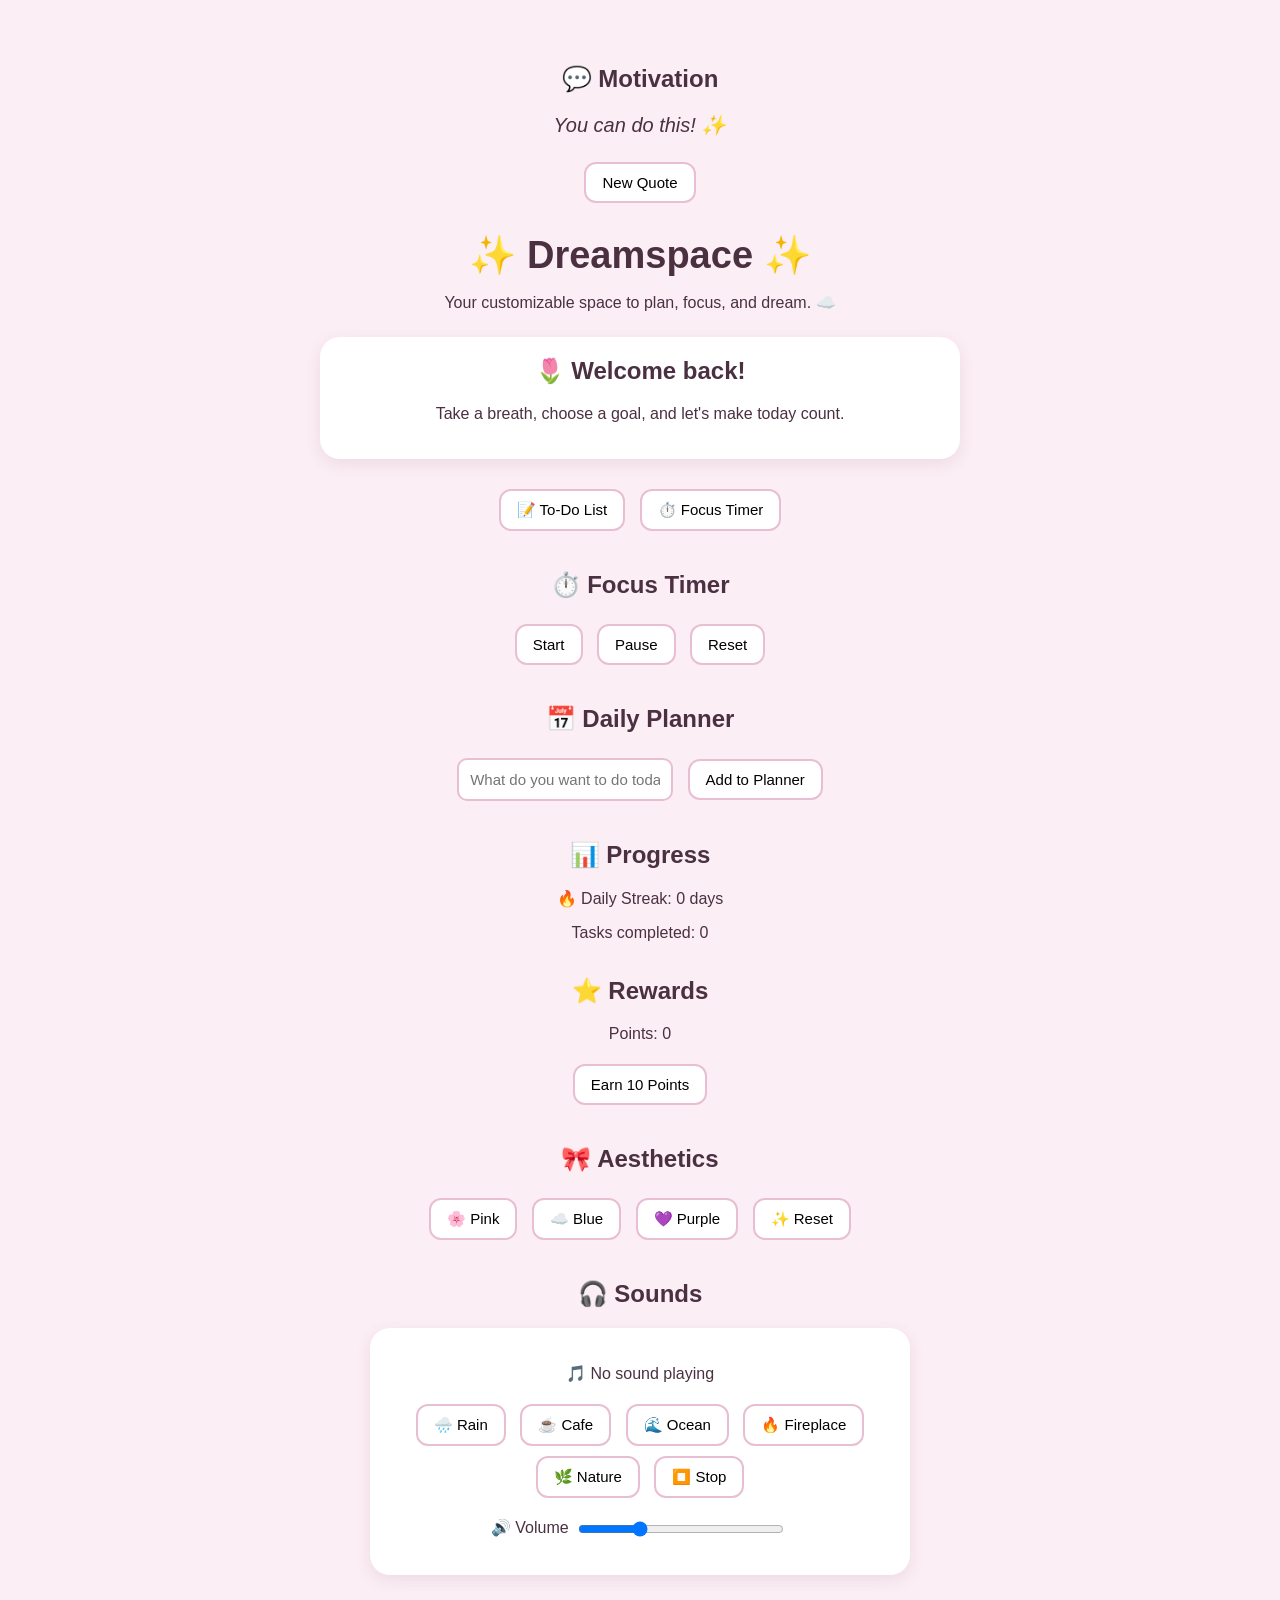
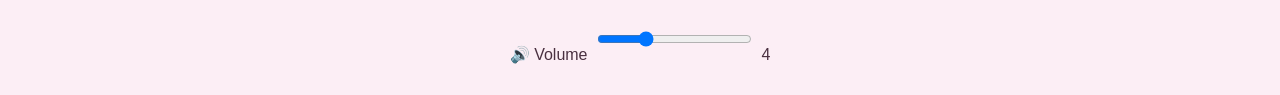
==== index.html @ c51c914f "Update index.html Remove timer from home" ====
<!DOCTYPE html>
<html>
<head>
  <link rel="stylesheet" href="style.css">
<title>dreamspace ✨</title>
</head>

<h2>💬 Motivation</h2>

<p id="quote">You can do this! ✨</p>

<button onclick="newQuote()">New Quote</button>

<h1>✨ Dreamspace ✨</h1>
<p>Your customizable space to plan, focus, and dream. ☁️</p>

<div class="welcome-box">
  <h2>🌷 Welcome back!</h2>
  <p>Take a breath, choose a goal, and let's make today count.</p>
</div>

  <button onclick="location.href='todo.html'">📝 To-Do List</button>
  <button onclick="location.href='timer.html'">⏱️ Focus Timer</button>
  <h2>⏱️ Focus Timer</h2>

<button onclick="startTimer()">Start</button>
<button onclick="pauseTimer()">Pause</button>
<button onclick="resetTimer()">Reset</button>

  <h2>📅 Daily Planner</h2>

<input type="text" id="planInput" placeholder="What do you want to do today?">
<button onclick="addPlan()">Add to Planner</button>

<ul id="planList"></ul>

<h2>📊 Progress</h2>

<p>🔥 Daily Streak: <span id="streak">0</span> days</p>

<p>Tasks completed: <span id="completedCount">0</span></p>

  <h2>⭐ Rewards</h2>

<p>Points: <span id="points">0</span></p>

<button onclick="addPoints()">Earn 10 Points</button>
<script src="script.js"></script>
<h2>🎀 Aesthetics</h2>

<button onclick="pinkTheme()">🌸 Pink</button>
<button onclick="blueTheme()">☁️ Blue</button>
<button onclick="purpleTheme()">💜 Purple</button>
<button onclick="resetTheme()">✨ Reset</button>
<h2>🎧 Sounds</h2>

<div class="sound-box">
  <p id="nowPlaying">🎵 No sound playing</p>
  <button onclick="rainSound()">🌧️ Rain</button>
  <button onclick="cafeSound()">☕ Cafe</button>
  <button onclick="oceanSound()">🌊 Ocean</button>
  <button onclick="fireplaceSound()">🔥 Fireplace</button>
  <button onclick="natureSound()">🌿 Nature</button>
  <button onclick="stopSound()">⏹️ Stop</button>

  <br>

  <label for="volume">🔊 Volume</label>
  <input
    type="range"
    id="volume"
    min="0"
    max="1"
    step="0.05"
    value="0.25"
    onchange="changeVolume()"
  >
</div>

<audio id="backgroundSound" loop></audio>

  <br>

  <label for="volume">🔊 Volume</label>
  <input
    type="range"
    id="volume"
    min="0"
    max="1"
    step="0.05"
    value="0.25"
    onchange="changeVolume()"
  >
</div> 

<audio id="backgroundSound" loop></audio>

<audio id="backgroundSound" loop></audio>4
</body>
</html>
---- style.css ----
body {
  font-family: Arial, sans-serif;
  background: #fceef5;
  color: #4a3040;
  text-align: center;
  margin: 0;
  padding: 30px 15px;
}

h1 {
  font-size: 38px;
  margin-bottom: 10px;
}

h2 {
  margin-top: 35px;
}

button {
  background: white;
  border: 2px solid #e8bfd2;
  border-radius: 12px;
  padding: 10px 16px;
  margin: 5px;
  font-size: 15px;
  cursor: pointer;
}

button:hover {
  transform: scale(1.05);
}

input {
  padding: 11px;
  border: 2px solid #e8bfd2;
  border-radius: 10px;
  font-size: 15px;
  margin: 5px;
}

ul {
  list-style: none;
  padding: 0;
}

li {
  background: white;
  margin: 10px auto;
  padding: 14px 18px;
  border-radius: 16px;
  max-width: 400px;
  cursor: pointer;
  box-shadow: 0 3px 10px rgba(120, 80, 100, 0.08);
  transition: transform 0.2s;
}

li:hover {
  transform: translateY(-2px);
}

#timer {
  font-size: 48px;
  font-weight: bold;
  margin: 15px;
}

#quote {
  font-size: 20px;
  font-style: italic;
}
.welcome-box {
  background: white;
  max-width: 600px;
  margin: 25px auto;
  padding: 20px;
  border-radius: 20px;
  box-shadow: 0 5px 15px rgba(120, 80, 100, 0.12);
}

.welcome-box h2 {
  margin-top: 0;
}
.sound-box {
  background: white;
  max-width: 500px;
  margin: 20px auto;
  padding: 20px;
  border-radius: 20px;
  box-shadow: 0 5px 15px rgba(120, 80, 100, 0.12);
}

.sound-box input[type="range"] {
  width: 180px;
  vertical-align: middle;
}
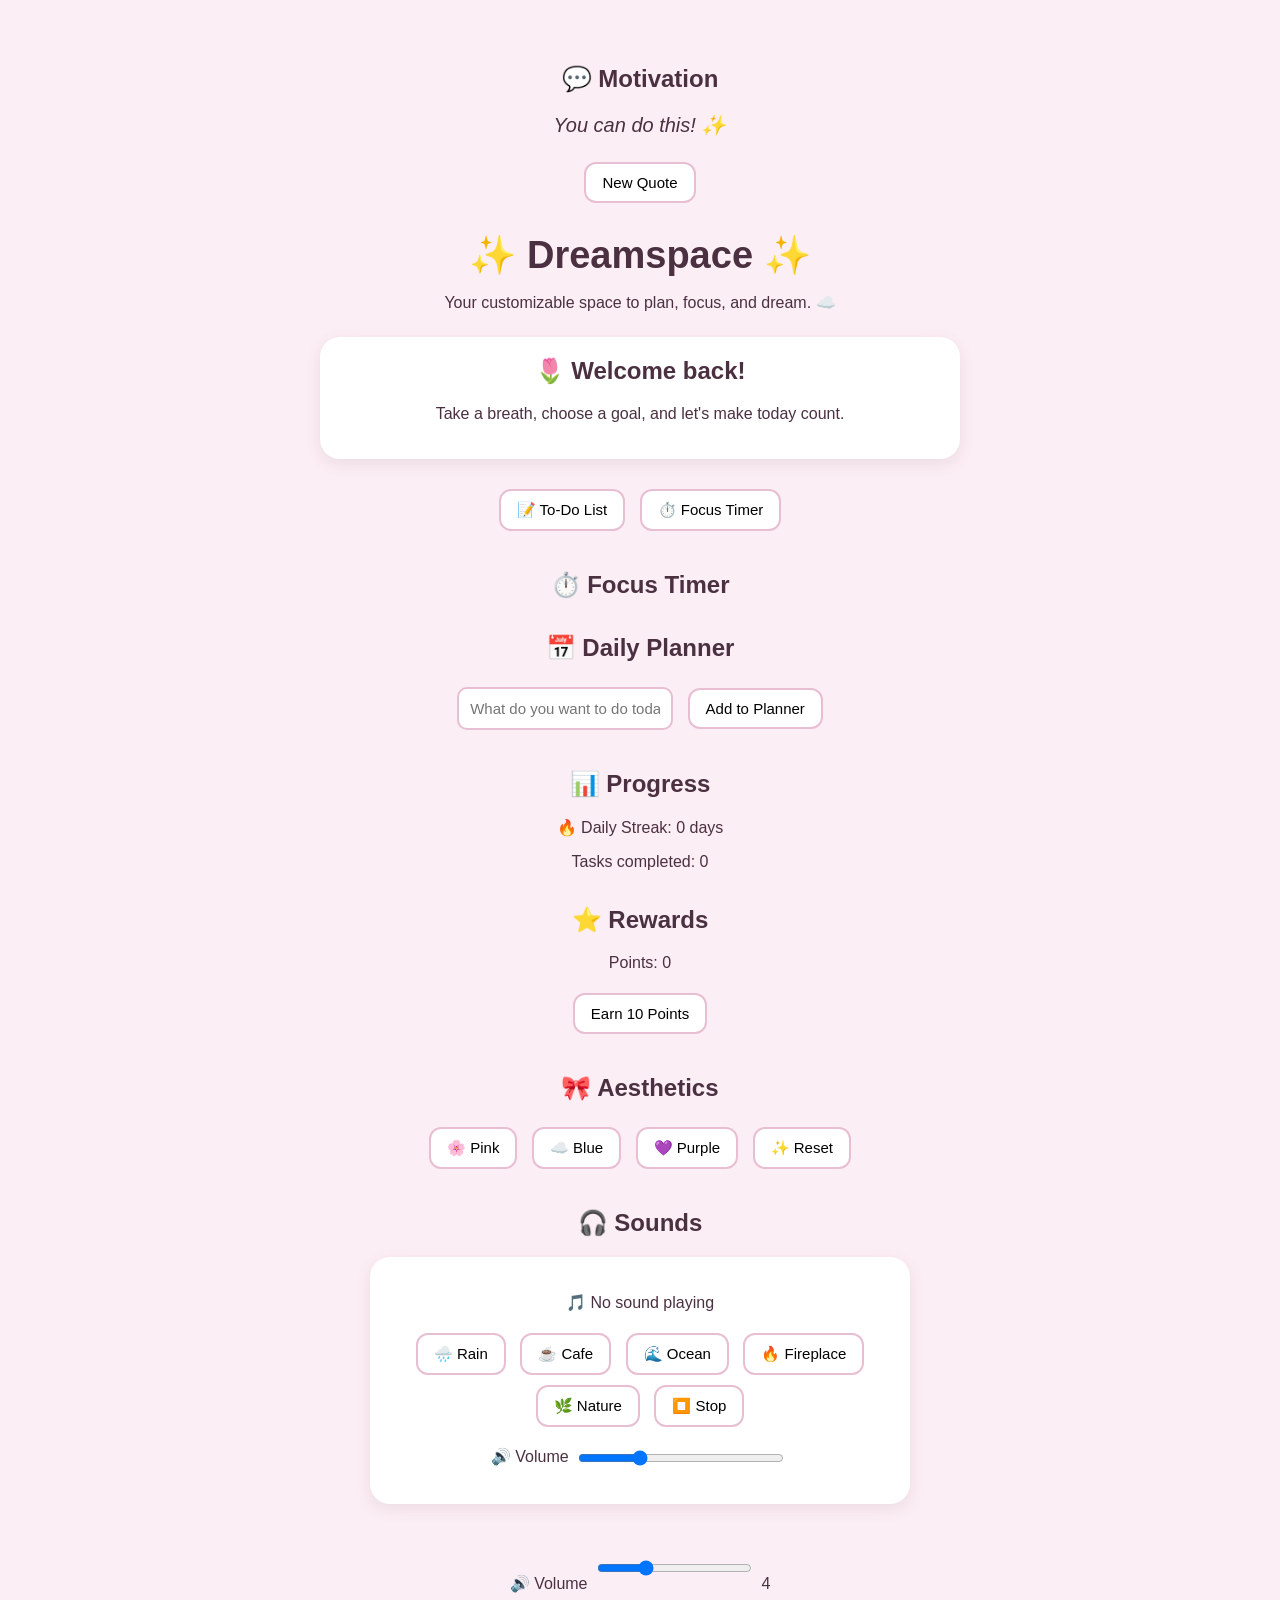
==== commit 873c9604: "Update index.html Remove buttons from Home Screen" ====
--- a/index.html
+++ b/index.html
@@ -22,10 +22,6 @@
   <button onclick="location.href='todo.html'">📝 To-Do List</button>
   <button onclick="location.href='timer.html'">⏱️ Focus Timer</button>
   <h2>⏱️ Focus Timer</h2>
-
-<button onclick="startTimer()">Start</button>
-<button onclick="pauseTimer()">Pause</button>
-<button onclick="resetTimer()">Reset</button>
 
   <h2>📅 Daily Planner</h2>
 
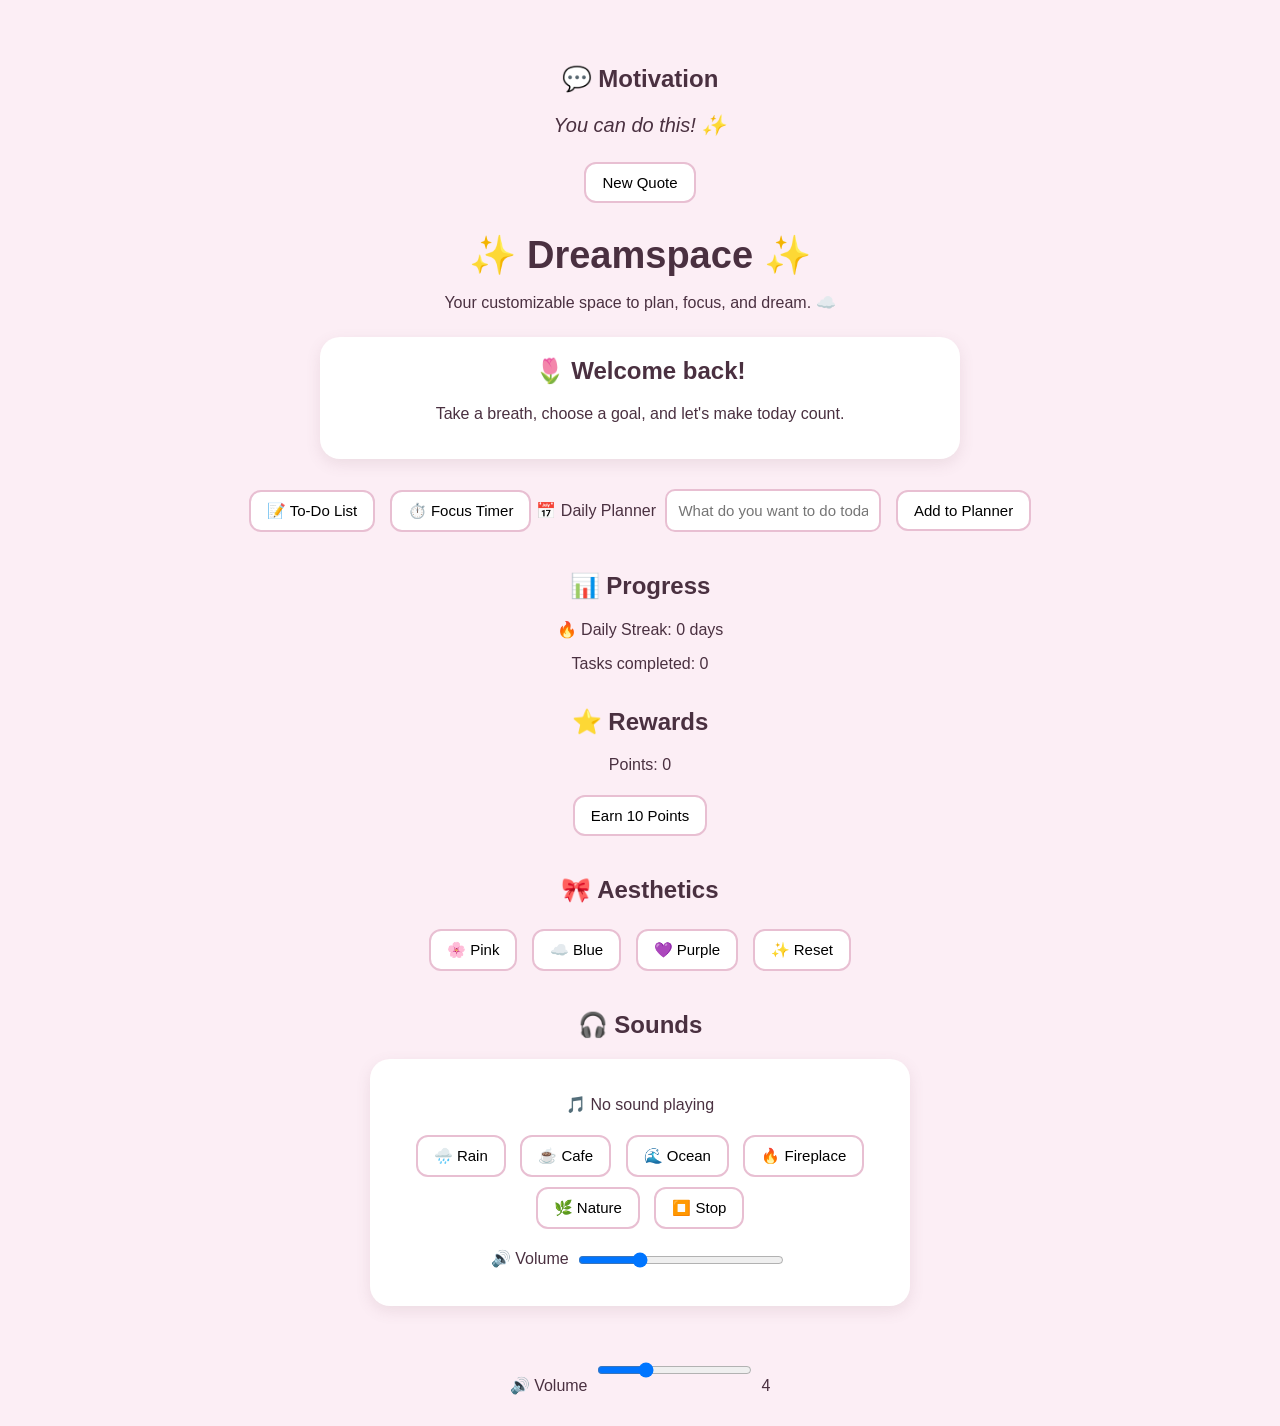
==== commit 64c80265: "Update index.html Emme,ekkeksiksksksks" ====
--- a/index.html
+++ b/index.html
@@ -20,8 +20,7 @@
 </div>
 
   <button onclick="location.href='todo.html'">📝 To-Do List</button>
-  <button onclick="location.href='timer.html'">⏱️ Focus Timer</button>
-  <h2>⏱️ Focus Timer</h2>
+  <button onclick="location.href='timer.html'">⏱️ Focus Timer</button
 
   <h2>📅 Daily Planner</h2>
 
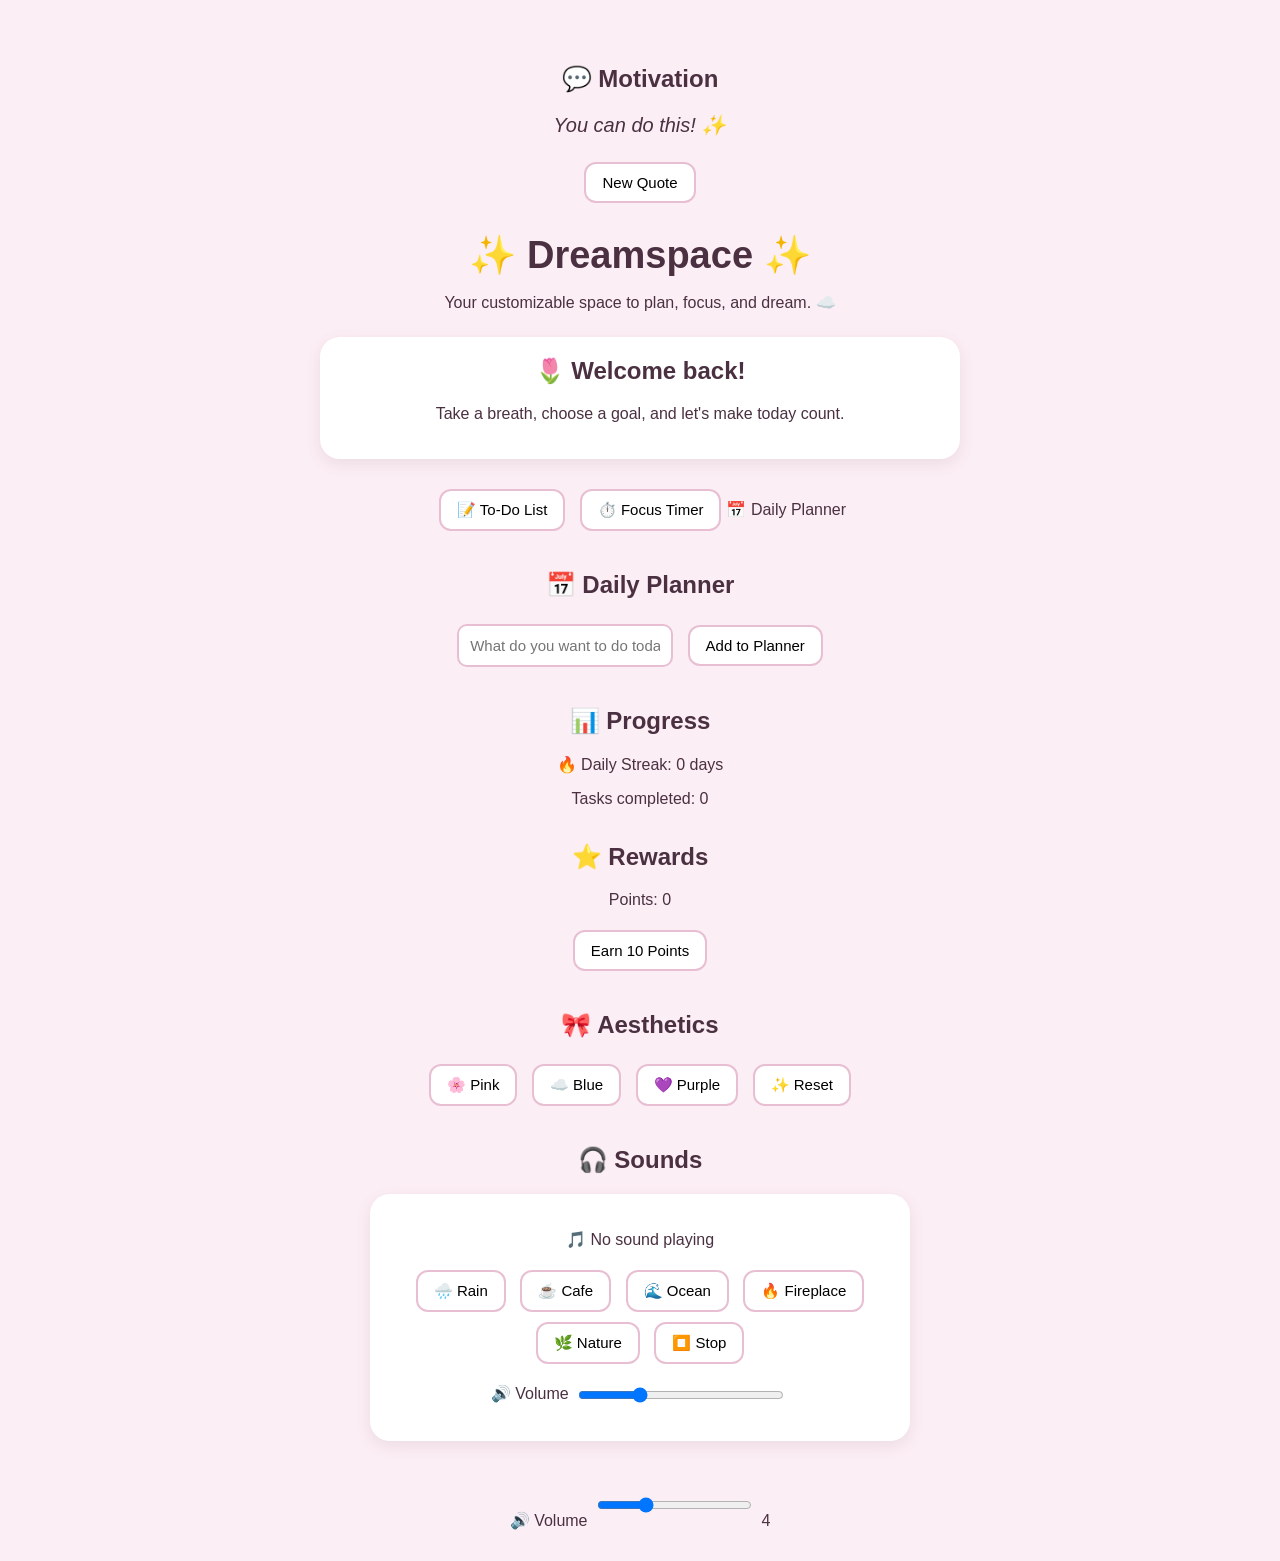
==== commit 4b7c676b: "Update index.html Add daily planner button" ====
--- a/index.html
+++ b/index.html
@@ -21,6 +21,7 @@
 
   <button onclick="location.href='todo.html'">📝 To-Do List</button>
   <button onclick="location.href='timer.html'">⏱️ Focus Timer</button
+  <button onclick="location.href='planner.html'">📅 Daily Planner</button>
 
   <h2>📅 Daily Planner</h2>
 
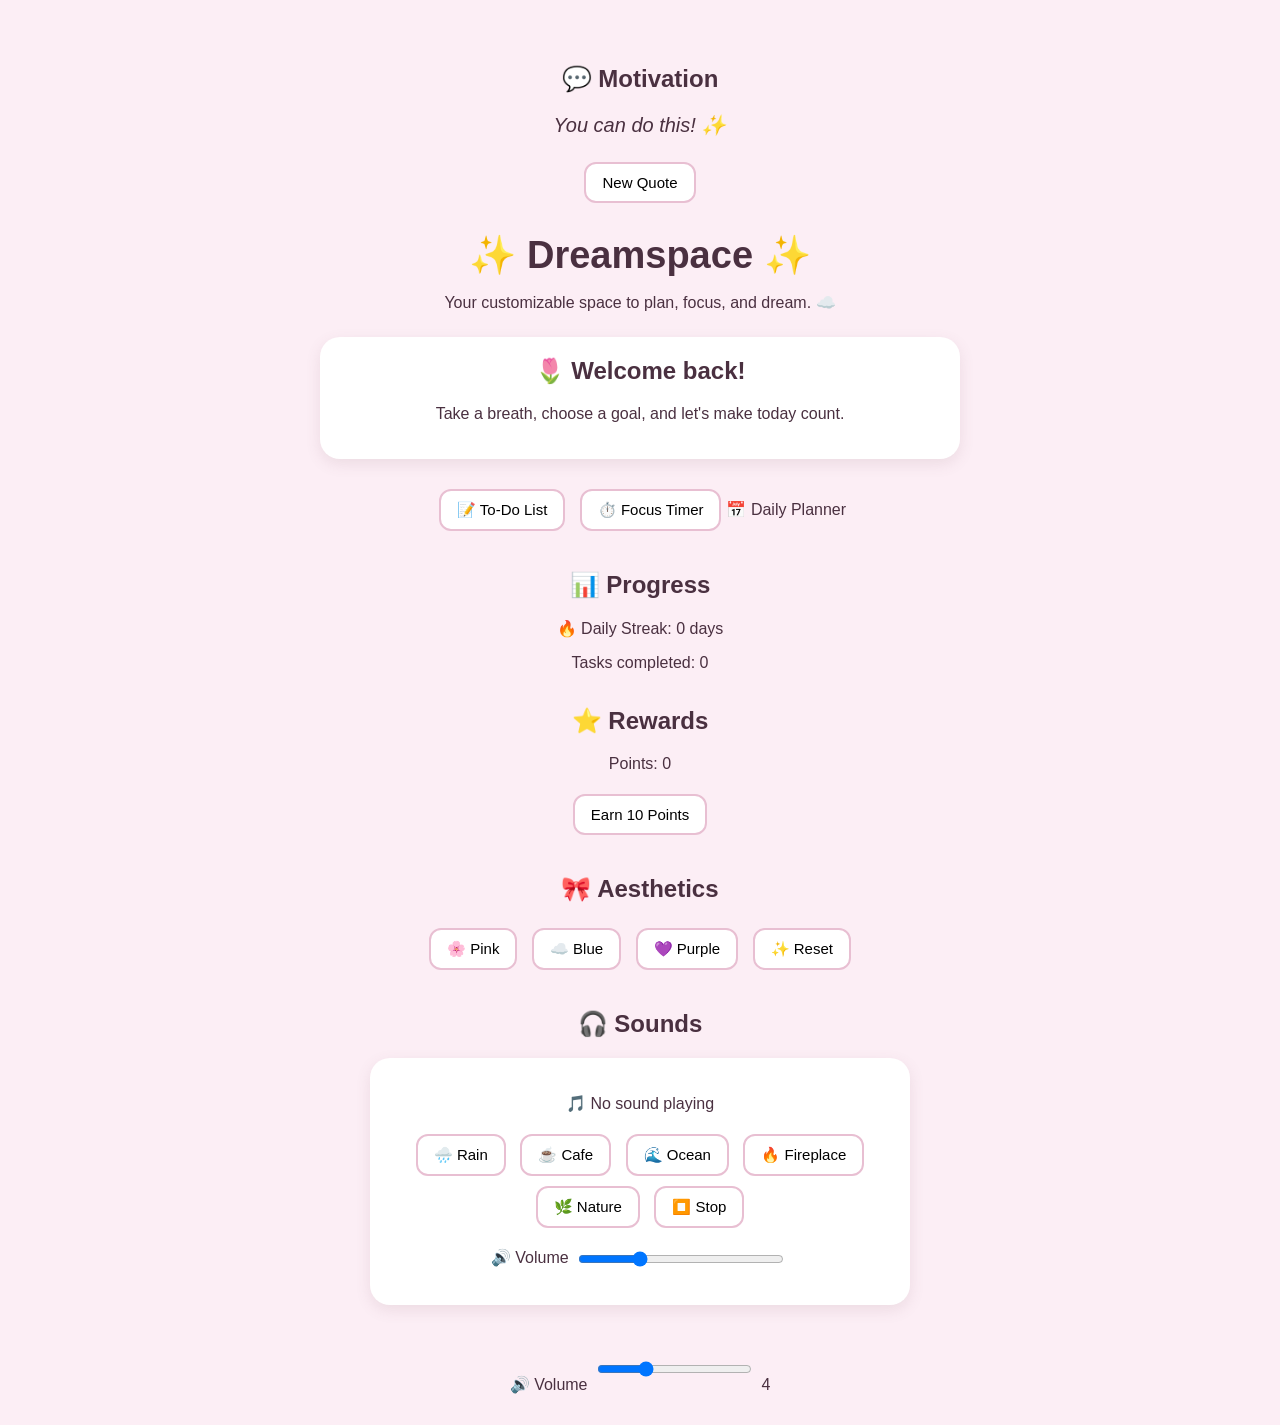
==== commit 2ecf97d4: "Update index.html Remove other planner from homepage" ====
--- a/index.html
+++ b/index.html
@@ -23,12 +23,6 @@
   <button onclick="location.href='timer.html'">⏱️ Focus Timer</button
   <button onclick="location.href='planner.html'">📅 Daily Planner</button>
 
-  <h2>📅 Daily Planner</h2>
-
-<input type="text" id="planInput" placeholder="What do you want to do today?">
-<button onclick="addPlan()">Add to Planner</button>
-
-<ul id="planList"></ul>
 
 <h2>📊 Progress</h2>
 
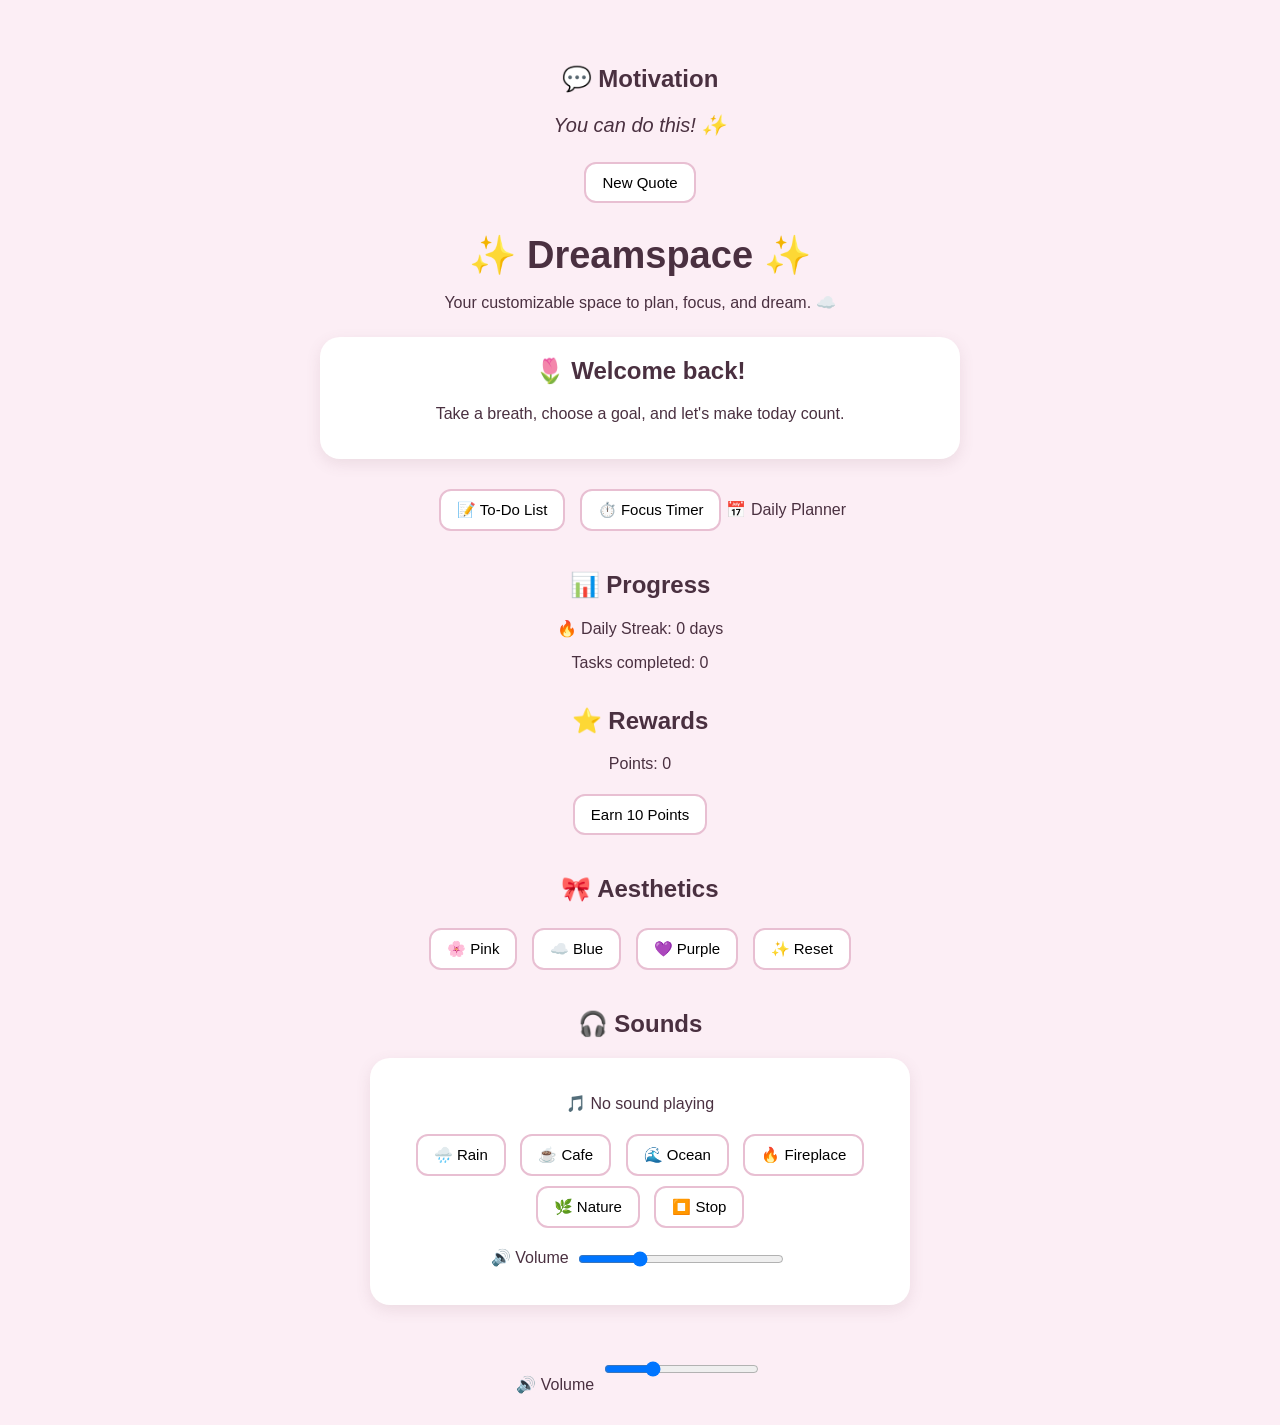
==== commit d90736f8: "Update index.html Remove unnecessary 4" ====
--- a/index.html
+++ b/index.html
@@ -85,6 +85,6 @@
 
 <audio id="backgroundSound" loop></audio>
 
-<audio id="backgroundSound" loop></audio>4
+<audio id="backgroundSound" loop></audio>
 </body>
 </html>
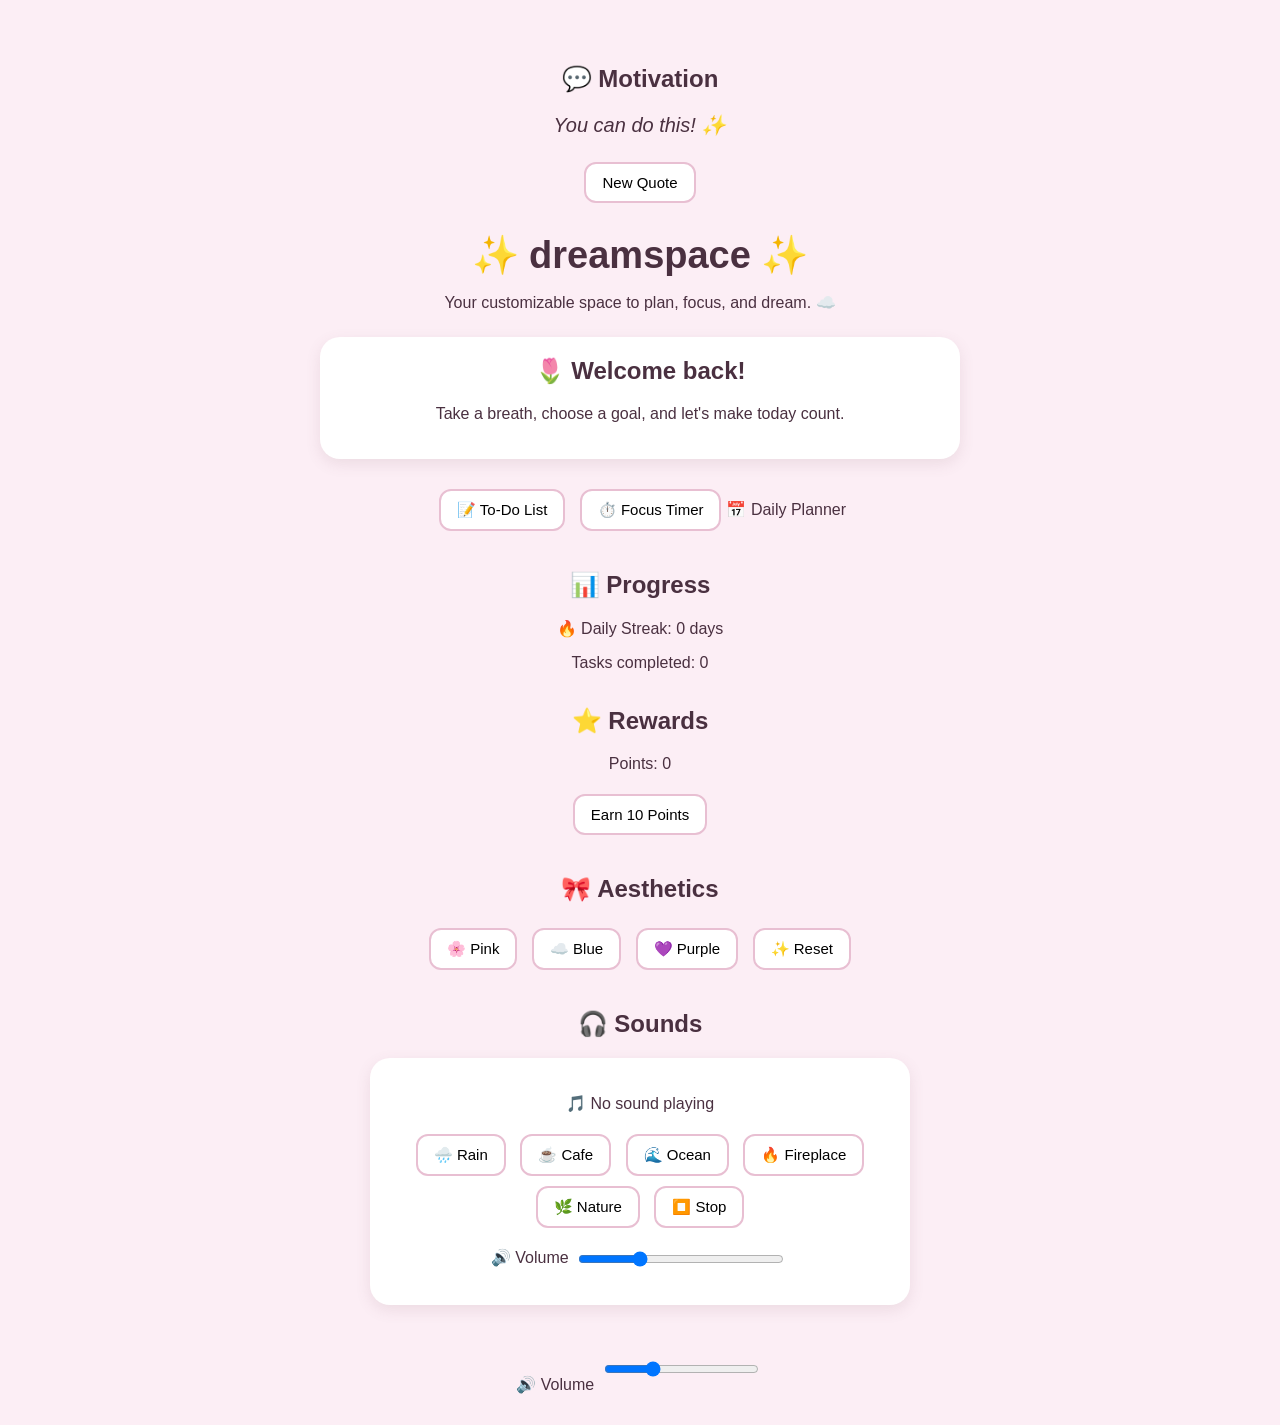
==== commit 9e7e7ccf: "Update index.html" ====
--- a/index.html
+++ b/index.html
@@ -11,7 +11,7 @@
 
 <button onclick="newQuote()">New Quote</button>
 
-<h1>✨ Dreamspace ✨</h1>
+<h1>✨ dreamspace ✨</h1>
 <p>Your customizable space to plan, focus, and dream. ☁️</p>
 
 <div class="welcome-box">
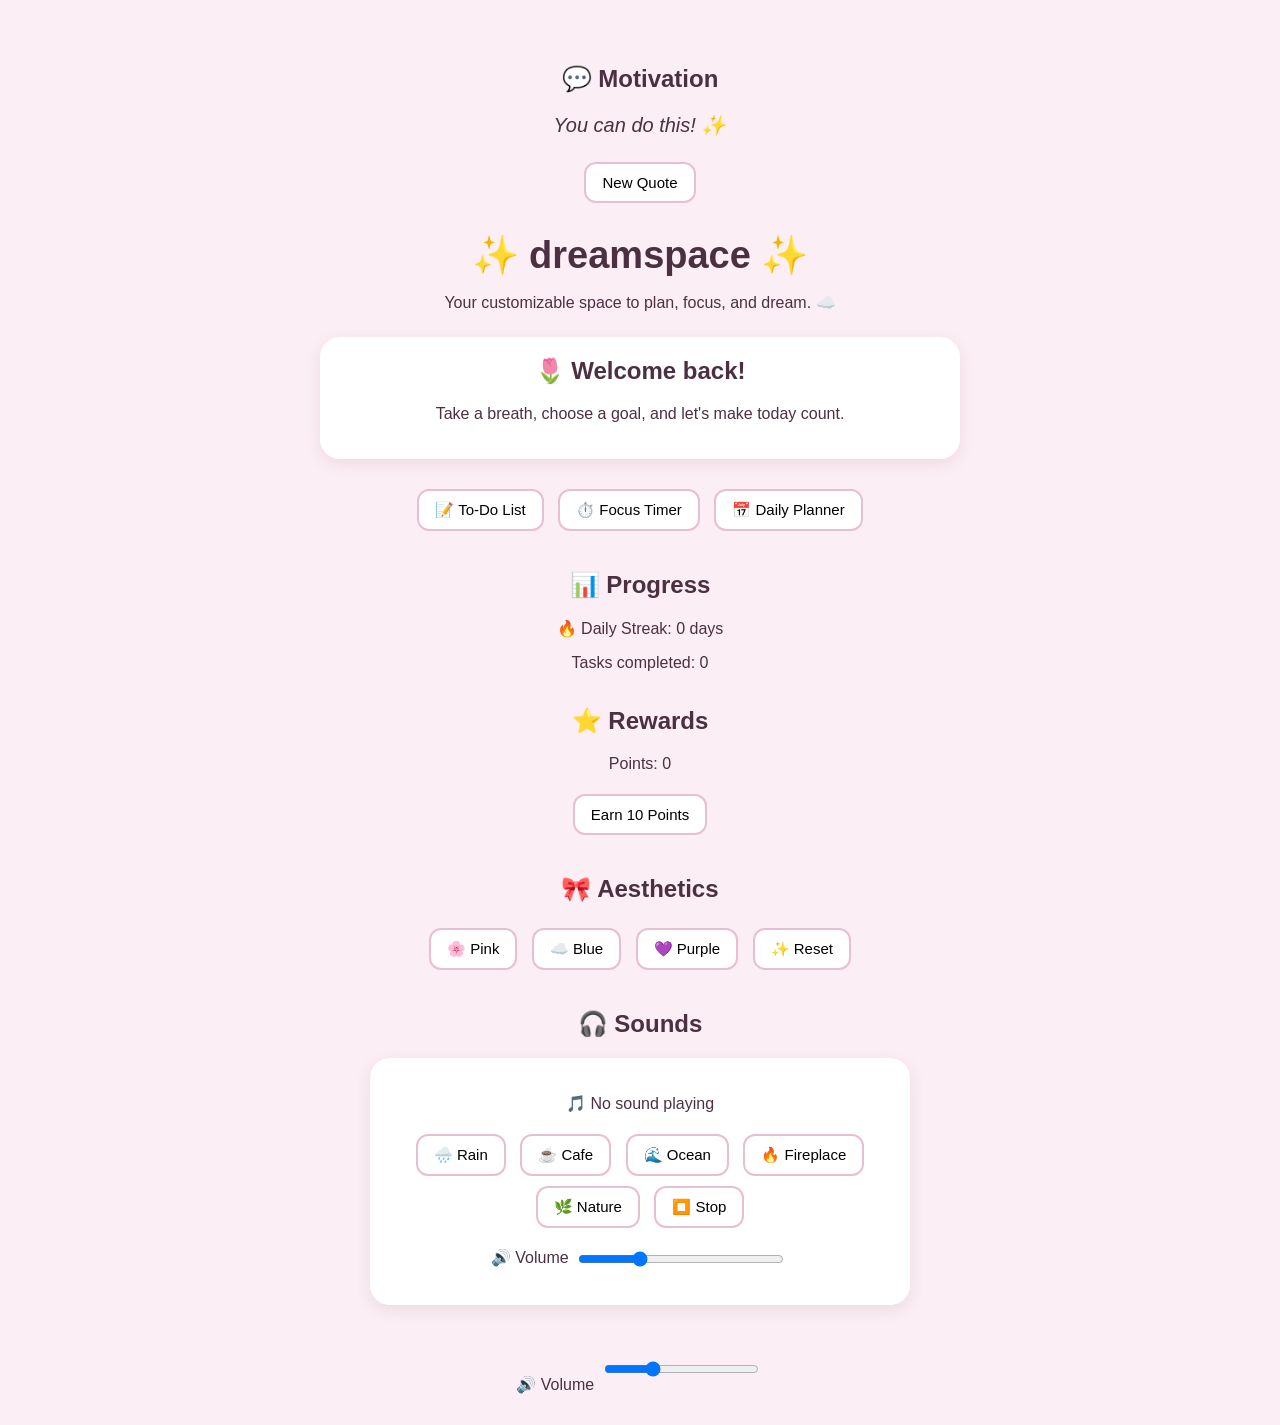
==== commit 969226e7: "Update index.html" ====
--- a/index.html
+++ b/index.html
@@ -20,7 +20,7 @@
 </div>
 
   <button onclick="location.href='todo.html'">📝 To-Do List</button>
-  <button onclick="location.href='timer.html'">⏱️ Focus Timer</button
+  <button onclick="location.href='timer.html'">⏱️ Focus Timer</button>
   <button onclick="location.href='planner.html'">📅 Daily Planner</button>
 
 
